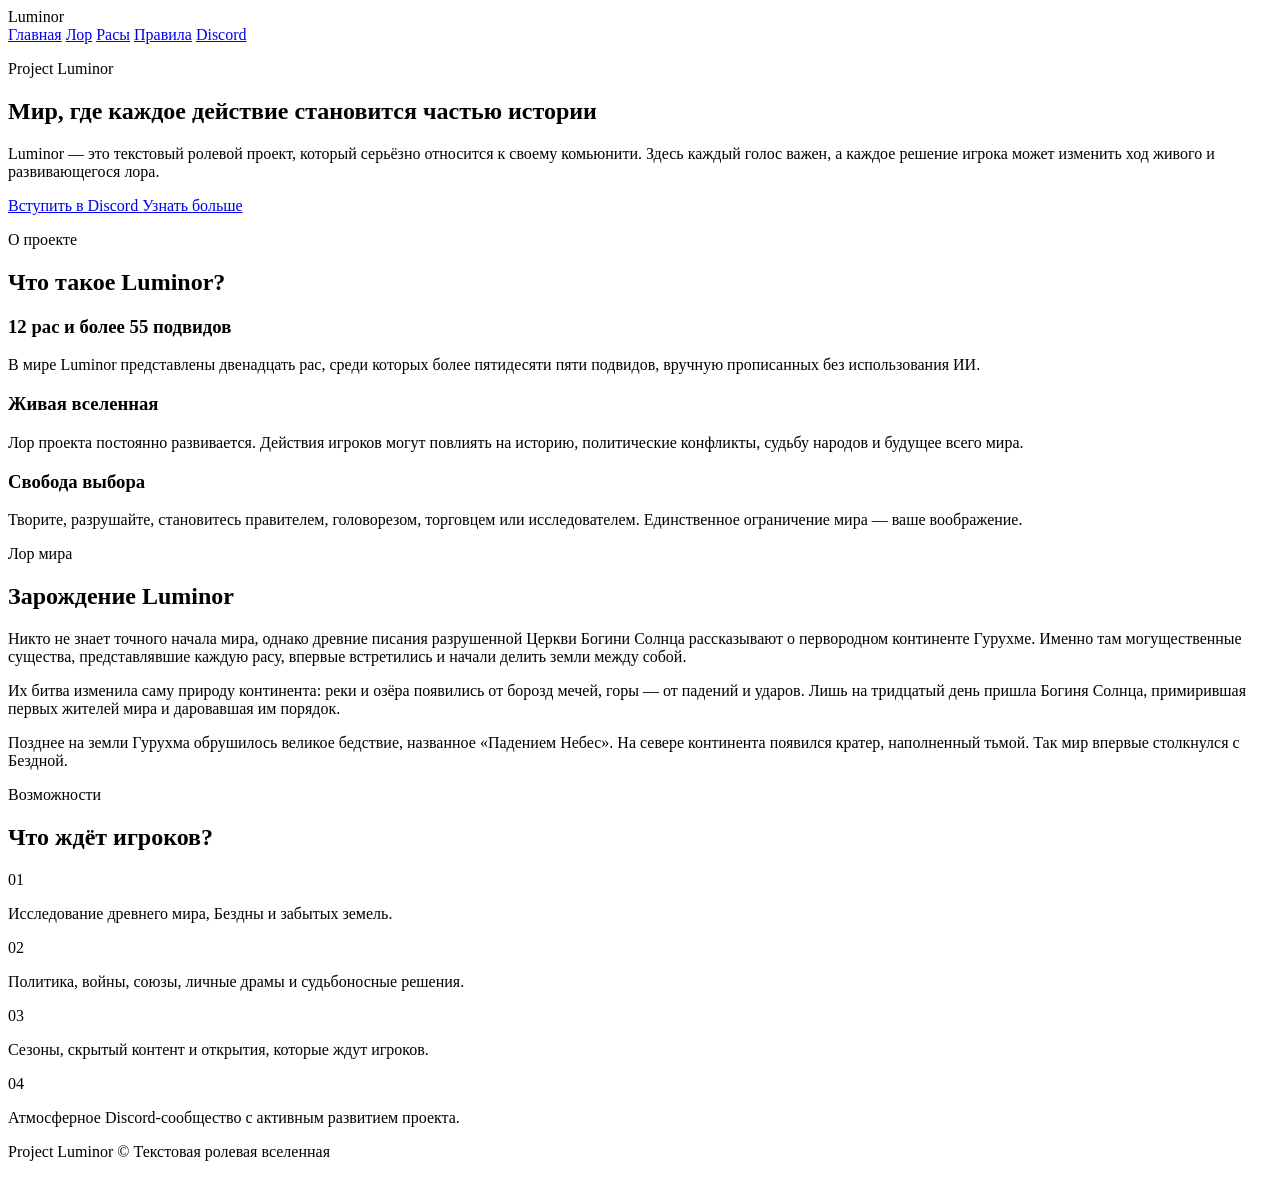
==== index.html @ bdf9ebad "Add files via upload" ====
<!DOCTYPE html>
<html lang="ru">
<head>
  <meta charset="UTF-8" />
  <meta name="viewport" content="width=device-width, initial-scale=1.0" />
  <title>Luminor — Текстовая ролевая вселенная</title>

  <link rel="stylesheet" href="css/home.css" />
</head>
<body>

  <header class="hero">
    <nav class="navbar">
      <div class="logo">Luminor</div>

      <div class="nav-links">
        <a href="#">Главная</a>
        <a href="#">Лор</a>
        <a href="#">Расы</a>
        <a href="#">Правила</a>
        <a href="#">Discord</a>
      </div>
    </nav>

    <section class="hero-content">
      <p class="subtitle">Project Luminor</p>
      <h1>Мир, где каждое действие становится частью истории</h1>

      <p class="hero-text">
        Luminor — это текстовый ролевой проект, который серьёзно относится
        к своему комьюнити. Здесь каждый голос важен, а каждое решение
        игрока может изменить ход живого и развивающегося лора.
      </p>

      <div class="hero-buttons">
        <a href="https://discord.com/invite/6WYuSZjRfk" class="btn primary" target="_blank">
          Вступить в Discord
        </a>
        <a href="#about" class="btn secondary">
          Узнать больше
        </a>
      </div>
    </section>
  </header>

  <main>

    <section class="section intro" id="about">
      <div class="section-title">
        <p>О проекте</p>
        <h2>Что такое Luminor?</h2>
      </div>

      <div class="cards">
        <article class="card">
          <h3>12 рас и более 55 подвидов</h3>
          <p>
            В мире Luminor представлены двенадцать рас, среди которых
            более пятидесяти пяти подвидов, вручную прописанных без
            использования ИИ.
          </p>
        </article>

        <article class="card">
          <h3>Живая вселенная</h3>
          <p>
            Лор проекта постоянно развивается. Действия игроков могут
            повлиять на историю, политические конфликты, судьбу народов
            и будущее всего мира.
          </p>
        </article>

        <article class="card">
          <h3>Свобода выбора</h3>
          <p>
            Творите, разрушайте, становитесь правителем, головорезом,
            торговцем или исследователем. Единственное ограничение мира —
            ваше воображение.
          </p>
        </article>
      </div>
    </section>

    <section class="section lore-preview">
      <div class="lore-box">
        <p class="subtitle">Лор мира</p>
        <h2>Зарождение Luminor</h2>

        <p>
          Никто не знает точного начала мира, однако древние писания
          разрушенной Церкви Богини Солнца рассказывают о первородном
          континенте Гурухме. Именно там могущественные существа,
          представлявшие каждую расу, впервые встретились и начали
          делить земли между собой.
        </p>

        <p>
          Их битва изменила саму природу континента: реки и озёра
          появились от борозд мечей, горы — от падений и ударов.
          Лишь на тридцатый день пришла Богиня Солнца, примирившая
          первых жителей мира и даровавшая им порядок.
        </p>

        <p>
          Позднее на земли Гурухма обрушилось великое бедствие,
          названное «Падением Небес». На севере континента появился
          кратер, наполненный тьмой. Так мир впервые столкнулся
          с Бездной.
        </p>
      </div>
    </section>

    <section class="section features">
      <div class="section-title">
        <p>Возможности</p>
        <h2>Что ждёт игроков?</h2>
      </div>

      <div class="feature-list">
        <div class="feature-item">
          <span>01</span>
          <p>Исследование древнего мира, Бездны и забытых земель.</p>
        </div>

        <div class="feature-item">
          <span>02</span>
          <p>Политика, войны, союзы, личные драмы и судьбоносные решения.</p>
        </div>

        <div class="feature-item">
          <span>03</span>
          <p>Сезоны, скрытый контент и открытия, которые ждут игроков.</p>
        </div>

        <div class="feature-item">
          <span>04</span>
          <p>Атмосферное Discord-сообщество с активным развитием проекта.</p>
        </div>
      </div>
    </section>

  </main>

  <footer class="footer">
    <p>Project Luminor © Текстовая ролевая вселенная</p>
  </footer>

</body>
</html>
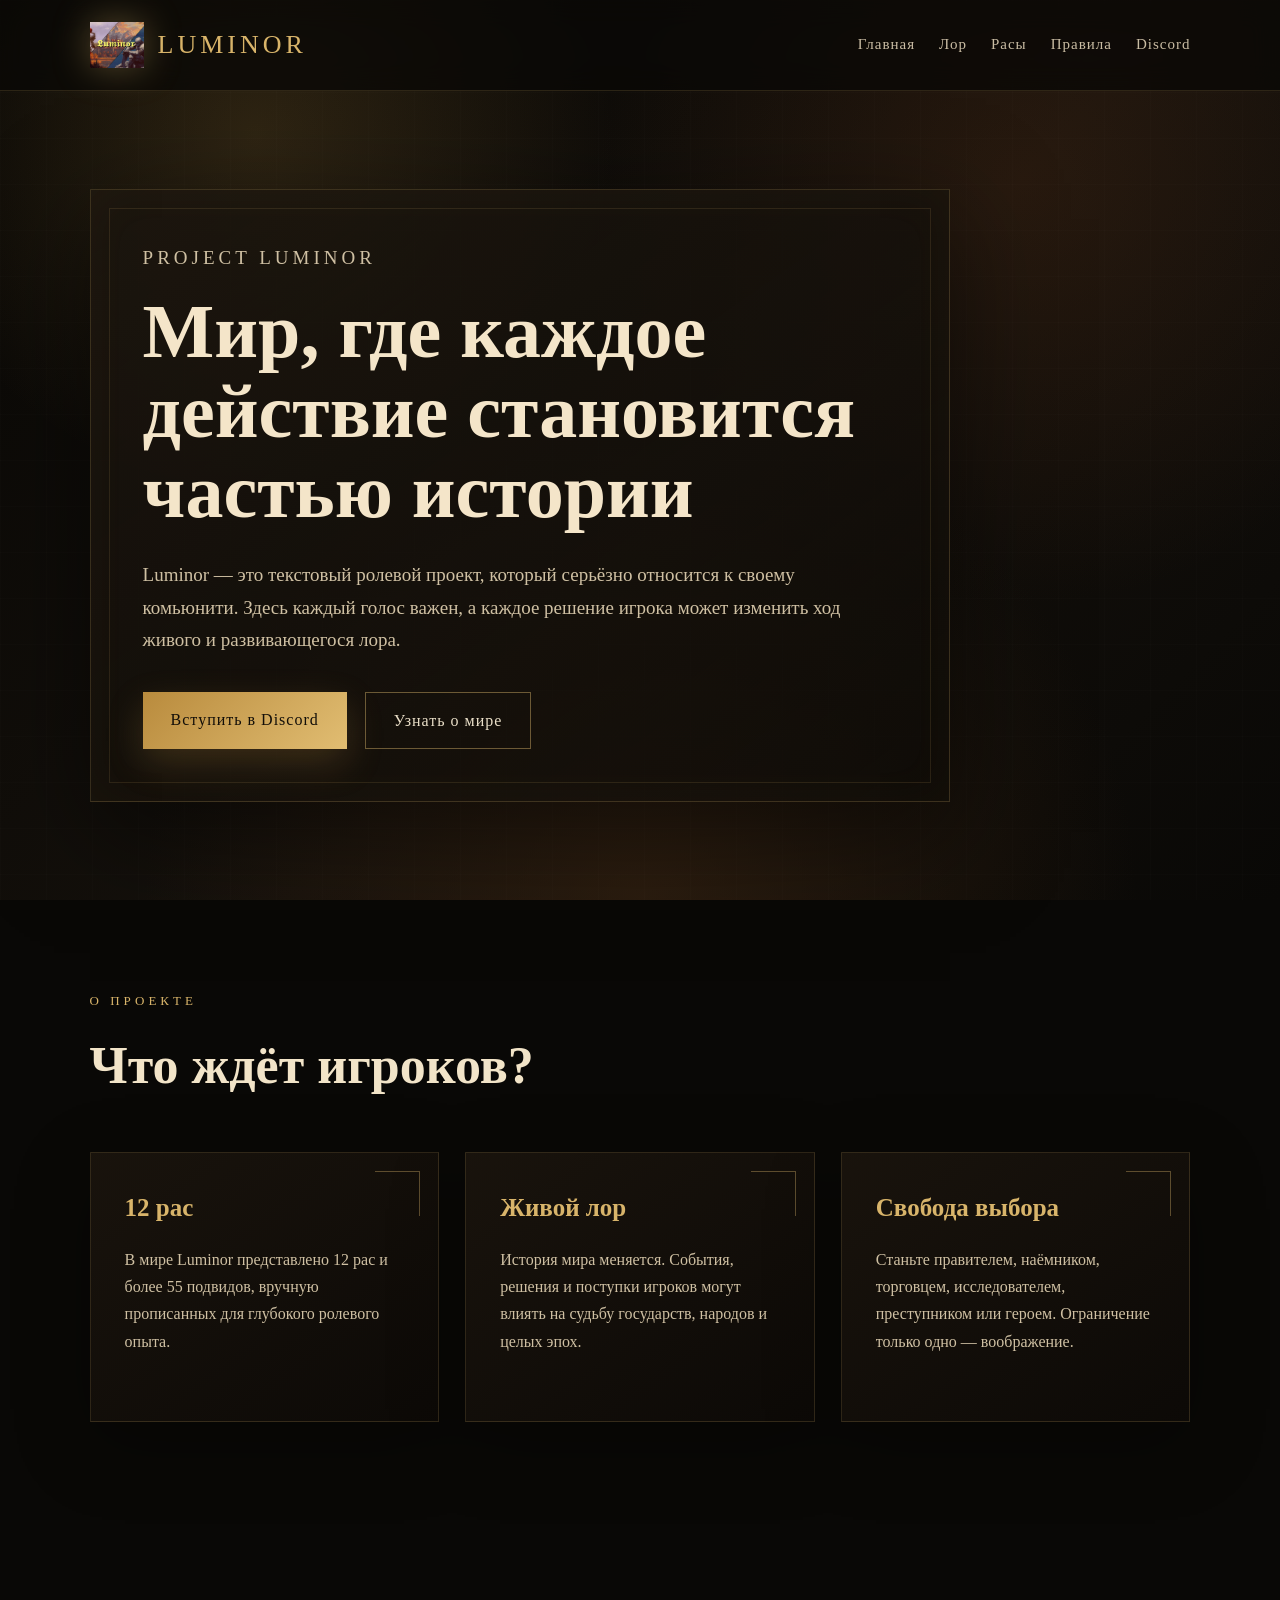
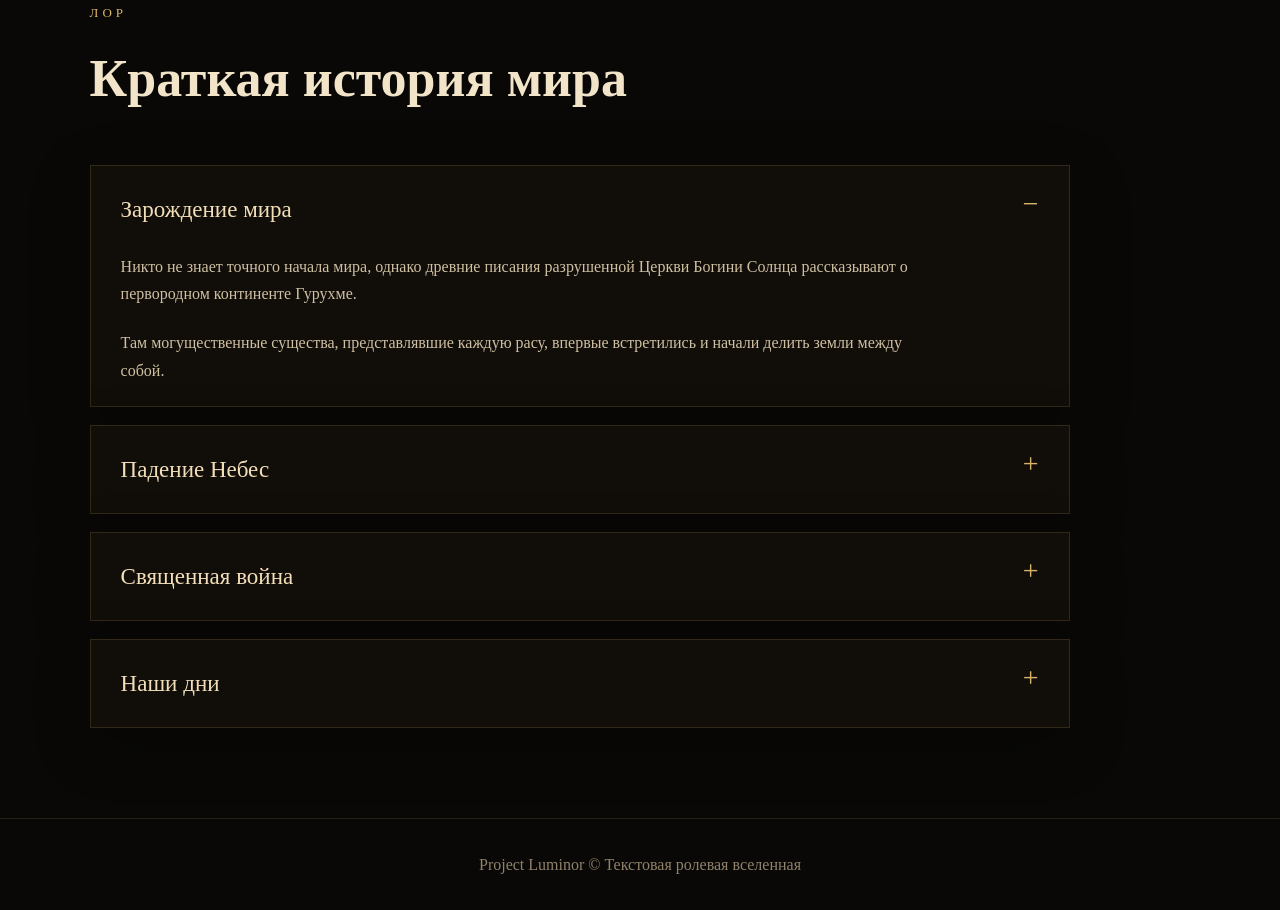
==== commit 020163de: "Add files via upload" ====
--- a/index.html
+++ b/index.html
@@ -1,149 +1,144 @@
 <!DOCTYPE html>
 <html lang="ru">
 <head>
-  <meta charset="UTF-8" />
-  <meta name="viewport" content="width=device-width, initial-scale=1.0" />
+  <meta charset="UTF-8">
+  <meta name="viewport" content="width=device-width, initial-scale=1.0">
   <title>Luminor — Текстовая ролевая вселенная</title>
-
-  <link rel="stylesheet" href="css/home.css" />
+  <link rel="stylesheet" href="css/style.css">
 </head>
 <body>
 
-  <header class="hero">
-    <nav class="navbar">
-      <div class="logo">Luminor</div>
+<header class="site-header">
+  <nav class="navbar">
+    <a href="index.html" class="logo">
+      <img src="images/logo-luminor.png" alt="Luminor">
+      <span>Luminor</span>
+    </a>
 
-      <div class="nav-links">
-        <a href="#">Главная</a>
-        <a href="#">Лор</a>
-        <a href="#">Расы</a>
-        <a href="#">Правила</a>
-        <a href="#">Discord</a>
-      </div>
-    </nav>
+    <div class="nav-links">
+      <a href="index.html">Главная</a>
+      <a href="#">Лор</a>
+      <a href="#">Расы</a>
+      <a href="#">Правила</a>
+      <a href="https://discord.com/invite/6WYuSZjRfk" target="_blank">Discord</a>
+    </div>
+  </nav>
+</header>
 
-    <section class="hero-content">
-      <p class="subtitle">Project Luminor</p>
+<main>
+
+  <section class="hero">
+    <div class="hero-card">
+      <p class="eyebrow">Project Luminor</p>
       <h1>Мир, где каждое действие становится частью истории</h1>
-
-      <p class="hero-text">
+      <p>
         Luminor — это текстовый ролевой проект, который серьёзно относится
-        к своему комьюнити. Здесь каждый голос важен, а каждое решение
-        игрока может изменить ход живого и развивающегося лора.
+        к своему комьюнити. Здесь каждый голос важен, а каждое решение игрока
+        может изменить ход живого и развивающегося лора.
       </p>
 
-      <div class="hero-buttons">
-        <a href="https://discord.com/invite/6WYuSZjRfk" class="btn primary" target="_blank">
+      <div class="hero-actions">
+        <a class="btn primary" href="https://discord.com/invite/6WYuSZjRfk" target="_blank">
           Вступить в Discord
         </a>
-        <a href="#about" class="btn secondary">
-          Узнать больше
+        <a class="btn ghost" href="#about">
+          Узнать о мире
         </a>
       </div>
-    </section>
-  </header>
+    </div>
+  </section>
 
-  <main>
+  <section class="content-section" id="about">
+    <div class="section-heading">
+      <p>О проекте</p>
+      <h2>Что ждёт игроков?</h2>
+    </div>
 
-    <section class="section intro" id="about">
-      <div class="section-title">
-        <p>О проекте</p>
-        <h2>Что такое Luminor?</h2>
-      </div>
+    <div class="tile-grid">
+      <article class="info-tile">
+        <h3>12 рас</h3>
+        <p>
+          В мире Luminor представлено 12 рас и более 55 подвидов,
+          вручную прописанных для глубокого ролевого опыта.
+        </p>
+      </article>
 
-      <div class="cards">
-        <article class="card">
-          <h3>12 рас и более 55 подвидов</h3>
-          <p>
-            В мире Luminor представлены двенадцать рас, среди которых
-            более пятидесяти пяти подвидов, вручную прописанных без
-            использования ИИ.
-          </p>
-        </article>
+      <article class="info-tile">
+        <h3>Живой лор</h3>
+        <p>
+          История мира меняется. События, решения и поступки игроков
+          могут влиять на судьбу государств, народов и целых эпох.
+        </p>
+      </article>
 
-        <article class="card">
-          <h3>Живая вселенная</h3>
-          <p>
-            Лор проекта постоянно развивается. Действия игроков могут
-            повлиять на историю, политические конфликты, судьбу народов
-            и будущее всего мира.
-          </p>
-        </article>
+      <article class="info-tile">
+        <h3>Свобода выбора</h3>
+        <p>
+          Станьте правителем, наёмником, торговцем, исследователем,
+          преступником или героем. Ограничение только одно — воображение.
+        </p>
+      </article>
+    </div>
+  </section>
 
-        <article class="card">
-          <h3>Свобода выбора</h3>
-          <p>
-            Творите, разрушайте, становитесь правителем, головорезом,
-            торговцем или исследователем. Единственное ограничение мира —
-            ваше воображение.
-          </p>
-        </article>
-      </div>
-    </section>
+  <section class="content-section">
+    <div class="section-heading">
+      <p>Лор</p>
+      <h2>Краткая история мира</h2>
+    </div>
 
-    <section class="section lore-preview">
-      <div class="lore-box">
-        <p class="subtitle">Лор мира</p>
-        <h2>Зарождение Luminor</h2>
+    <div class="accordion-list">
 
+      <details class="lore-tile" open>
+        <summary>Зарождение мира</summary>
         <p>
           Никто не знает точного начала мира, однако древние писания
           разрушенной Церкви Богини Солнца рассказывают о первородном
-          континенте Гурухме. Именно там могущественные существа,
-          представлявшие каждую расу, впервые встретились и начали
-          делить земли между собой.
+          континенте Гурухме.
         </p>
+        <p>
+          Там могущественные существа, представлявшие каждую расу,
+          впервые встретились и начали делить земли между собой.
+        </p>
+      </details>
 
+      <details class="lore-tile">
+        <summary>Падение Небес</summary>
         <p>
-          Их битва изменила саму природу континента: реки и озёра
-          появились от борозд мечей, горы — от падений и ударов.
-          Лишь на тридцатый день пришла Богиня Солнца, примирившая
-          первых жителей мира и даровавшая им порядок.
+          Великое бедствие началось с падения небесного тела на север
+          континента. На месте удара появился кратер, наполненный тьмой.
         </p>
+        <p>
+          Так мир впервые столкнулся с Бездной — источником ужаса,
+          мутаций, катаклизмов и неизвестной силы.
+        </p>
+      </details>
 
+      <details class="lore-tile">
+        <summary>Священная война</summary>
         <p>
-          Позднее на земли Гурухма обрушилось великое бедствие,
-          названное «Падением Небес». На севере континента появился
-          кратер, наполненный тьмой. Так мир впервые столкнулся
-          с Бездной.
+          Конфликт между государствами, расами и верой перерос в войну,
+          которая уничтожила значительную часть магов, знаний и старого мира.
         </p>
-      </div>
-    </section>
+      </details>
 
-    <section class="section features">
-      <div class="section-title">
-        <p>Возможности</p>
-        <h2>Что ждёт игроков?</h2>
-      </div>
+      <details class="lore-tile">
+        <summary>Наши дни</summary>
+        <p>
+          Сейчас мир Luminor живёт в 1725 году. Старые раны ещё не зажили,
+          Бездна остаётся угрозой, а будущее зависит от тех, кто осмелится
+          оставить след в истории.
+        </p>
+      </details>
 
-      <div class="feature-list">
-        <div class="feature-item">
-          <span>01</span>
-          <p>Исследование древнего мира, Бездны и забытых земель.</p>
-        </div>
+    </div>
+  </section>
 
-        <div class="feature-item">
-          <span>02</span>
-          <p>Политика, войны, союзы, личные драмы и судьбоносные решения.</p>
-        </div>
+</main>
 
-        <div class="feature-item">
-          <span>03</span>
-          <p>Сезоны, скрытый контент и открытия, которые ждут игроков.</p>
-        </div>
-
-        <div class="feature-item">
-          <span>04</span>
-          <p>Атмосферное Discord-сообщество с активным развитием проекта.</p>
-        </div>
-      </div>
-    </section>
-
-  </main>
-
-  <footer class="footer">
-    <p>Project Luminor © Текстовая ролевая вселенная</p>
-  </footer>
+<footer class="footer">
+  <p>Project Luminor © Текстовая ролевая вселенная</p>
+</footer>
 
 </body>
 </html>
--- a/css/style.css
+++ b/css/style.css
@@ -0,0 +1,388 @@
+* {
+  margin: 0;
+  padding: 0;
+  box-sizing: border-box;
+}
+
+html {
+  scroll-behavior: smooth;
+}
+
+body {
+  min-height: 100vh;
+  font-family: Georgia, "Times New Roman", serif;
+  color: #eadfc8;
+  background: #090806;
+  line-height: 1.7;
+}
+
+/* Красивый фэнтези-фон */
+
+body::before {
+  content: "";
+  position: fixed;
+  inset: 0;
+  z-index: -3;
+  background:
+    radial-gradient(circle at 20% 15%, rgba(202, 155, 71, 0.18), transparent 28%),
+    radial-gradient(circle at 80% 20%, rgba(89, 48, 22, 0.28), transparent 34%),
+    radial-gradient(circle at 50% 100%, rgba(55, 35, 17, 0.7), transparent 45%),
+    linear-gradient(135deg, #080705, #15110c 55%, #090806);
+}
+
+body::after {
+  content: "";
+  position: fixed;
+  inset: 0;
+  z-index: -2;
+  opacity: 0.35;
+  background-image:
+    linear-gradient(rgba(255,255,255,0.035) 1px, transparent 1px),
+    linear-gradient(90deg, rgba(255,255,255,0.035) 1px, transparent 1px);
+  background-size: 46px 46px;
+  pointer-events: none;
+}
+
+/* Header */
+
+.site-header {
+  position: sticky;
+  top: 0;
+  z-index: 20;
+  padding: 18px 7%;
+  background: rgba(9, 8, 6, 0.78);
+  backdrop-filter: blur(14px);
+  border-bottom: 1px solid rgba(216, 180, 106, 0.16);
+}
+
+.navbar {
+  display: flex;
+  justify-content: space-between;
+  align-items: center;
+  gap: 28px;
+}
+
+.logo {
+  display: flex;
+  align-items: center;
+  gap: 14px;
+  text-decoration: none;
+}
+
+.logo img {
+  width: 54px;
+  height: 54px;
+  object-fit: contain;
+  filter: drop-shadow(0 0 18px rgba(216, 180, 106, 0.35));
+}
+
+.logo span {
+  color: #d8b46a;
+  font-size: 26px;
+  letter-spacing: 4px;
+  text-transform: uppercase;
+}
+
+.nav-links {
+  display: flex;
+  gap: 24px;
+  flex-wrap: wrap;
+}
+
+.nav-links a {
+  position: relative;
+  color: #cabda4;
+  text-decoration: none;
+  font-size: 15px;
+  letter-spacing: 1px;
+}
+
+.nav-links a::after {
+  content: "";
+  position: absolute;
+  left: 0;
+  bottom: -7px;
+  width: 0;
+  height: 1px;
+  background: #d8b46a;
+  transition: 0.3s;
+}
+
+.nav-links a:hover {
+  color: #f3dfb8;
+}
+
+.nav-links a:hover::after {
+  width: 100%;
+}
+
+/* Hero */
+
+.hero {
+  min-height: calc(100vh - 91px);
+  padding: 90px 7%;
+  display: flex;
+  align-items: center;
+}
+
+.hero-card {
+  position: relative;
+  max-width: 860px;
+  padding: 52px;
+  background:
+    linear-gradient(145deg, rgba(27, 21, 14, 0.92), rgba(12, 10, 7, 0.74));
+  border: 1px solid rgba(216, 180, 106, 0.2);
+  box-shadow:
+    0 30px 100px rgba(0, 0, 0, 0.5),
+    inset 0 0 50px rgba(216, 180, 106, 0.03);
+}
+
+.hero-card::before {
+  content: "";
+  position: absolute;
+  inset: 18px;
+  border: 1px solid rgba(216, 180, 106, 0.12);
+  pointer-events: none;
+}
+
+.eyebrow {
+  color: #d8b46a;
+  text-transform: uppercase;
+  letter-spacing: 4px;
+  font-size: 13px;
+  margin-bottom: 18px;
+}
+
+.hero h1 {
+  font-size: clamp(42px, 7vw, 76px);
+  line-height: 1.05;
+  color: #f4e5c9;
+  margin-bottom: 28px;
+}
+
+.hero p {
+  max-width: 720px;
+  font-size: 19px;
+  color: #cfc0a3;
+}
+
+.hero-actions {
+  display: flex;
+  gap: 18px;
+  flex-wrap: wrap;
+  margin-top: 36px;
+}
+
+.btn {
+  display: inline-block;
+  padding: 14px 28px;
+  text-decoration: none;
+  letter-spacing: 1px;
+  transition: 0.3s;
+}
+
+.btn.primary {
+  background: linear-gradient(135deg, #b98b3d, #e1bd72);
+  color: #120e08;
+  box-shadow: 0 14px 36px rgba(184, 139, 61, 0.24);
+}
+
+.btn.primary:hover {
+  transform: translateY(-3px);
+}
+
+.btn.ghost {
+  color: #eadfc8;
+  border: 1px solid rgba(216, 180, 106, 0.45);
+}
+
+.btn.ghost:hover {
+  color: #d8b46a;
+  border-color: #d8b46a;
+}
+
+/* Sections */
+
+.content-section {
+  padding: 90px 7%;
+}
+
+.section-heading {
+  max-width: 760px;
+  margin-bottom: 42px;
+}
+
+.section-heading p {
+  color: #d8b46a;
+  text-transform: uppercase;
+  letter-spacing: 4px;
+  font-size: 13px;
+  margin-bottom: 10px;
+}
+
+.section-heading h2 {
+  font-size: clamp(34px, 5vw, 52px);
+  color: #f2e4c8;
+}
+
+/* Плитки */
+
+.tile-grid {
+  display: grid;
+  grid-template-columns: repeat(3, 1fr);
+  gap: 26px;
+}
+
+.info-tile {
+  position: relative;
+  min-height: 270px;
+  padding: 34px;
+  background:
+    linear-gradient(145deg, rgba(26, 20, 13, 0.95), rgba(13, 10, 7, 0.95));
+  border: 1px solid rgba(216, 180, 106, 0.16);
+  box-shadow: 0 22px 70px rgba(0, 0, 0, 0.32);
+  transition: 0.3s;
+}
+
+.info-tile:hover {
+  transform: translateY(-8px);
+  border-color: rgba(216, 180, 106, 0.42);
+}
+
+.info-tile::before {
+  content: "";
+  position: absolute;
+  top: 18px;
+  right: 18px;
+  width: 44px;
+  height: 44px;
+  border-top: 1px solid rgba(216, 180, 106, 0.38);
+  border-right: 1px solid rgba(216, 180, 106, 0.38);
+}
+
+.info-tile h3 {
+  color: #d8b46a;
+  font-size: 25px;
+  margin-bottom: 16px;
+}
+
+.info-tile p {
+  color: #cfc0a3;
+}
+
+/* Раскрывающиеся плитки лора */
+
+.accordion-list {
+  display: grid;
+  gap: 18px;
+  max-width: 980px;
+}
+
+.lore-tile {
+  padding: 0;
+  background: rgba(20, 15, 10, 0.82);
+  border: 1px solid rgba(216, 180, 106, 0.16);
+  box-shadow: 0 18px 55px rgba(0, 0, 0, 0.26);
+  overflow: hidden;
+}
+
+.lore-tile summary {
+  cursor: pointer;
+  padding: 24px 30px;
+  color: #f2dfb9;
+  font-size: 23px;
+  list-style: none;
+  transition: 0.3s;
+}
+
+.lore-tile summary::-webkit-details-marker {
+  display: none;
+}
+
+.lore-tile summary::after {
+  content: "+";
+  float: right;
+  color: #d8b46a;
+  font-size: 28px;
+  line-height: 1;
+}
+
+.lore-tile[open] summary::after {
+  content: "−";
+}
+
+.lore-tile summary:hover {
+  background: rgba(216, 180, 106, 0.06);
+}
+
+.lore-tile p {
+  padding: 0 30px 22px;
+  color: #cfc0a3;
+  max-width: 850px;
+}
+
+/* Footer */
+
+.footer {
+  padding: 32px 7%;
+  text-align: center;
+  color: #8f826b;
+  border-top: 1px solid rgba(216, 180, 106, 0.14);
+}
+
+/* Адаптив */
+
+@media (max-width: 920px) {
+  .navbar {
+    flex-direction: column;
+    align-items: flex-start;
+  }
+
+  .tile-grid {
+    grid-template-columns: 1fr;
+  }
+
+  .hero {
+    padding: 70px 6%;
+  }
+
+  .hero-card {
+    padding: 36px 26px;
+  }
+
+  .content-section {
+    padding: 70px 6%;
+  }
+}
+
+@media (max-width: 520px) {
+  .logo img {
+    width: 44px;
+    height: 44px;
+  }
+
+  .logo span {
+    font-size: 21px;
+  }
+
+  .nav-links {
+    gap: 14px;
+  }
+
+  .hero h1 {
+    font-size: 38px;
+  }
+
+  .hero p {
+    font-size: 17px;
+  }
+
+  .lore-tile summary {
+    font-size: 20px;
+    padding: 22px;
+  }
+
+  .lore-tile p {
+    padding: 0 22px 20px;
+  }
+}
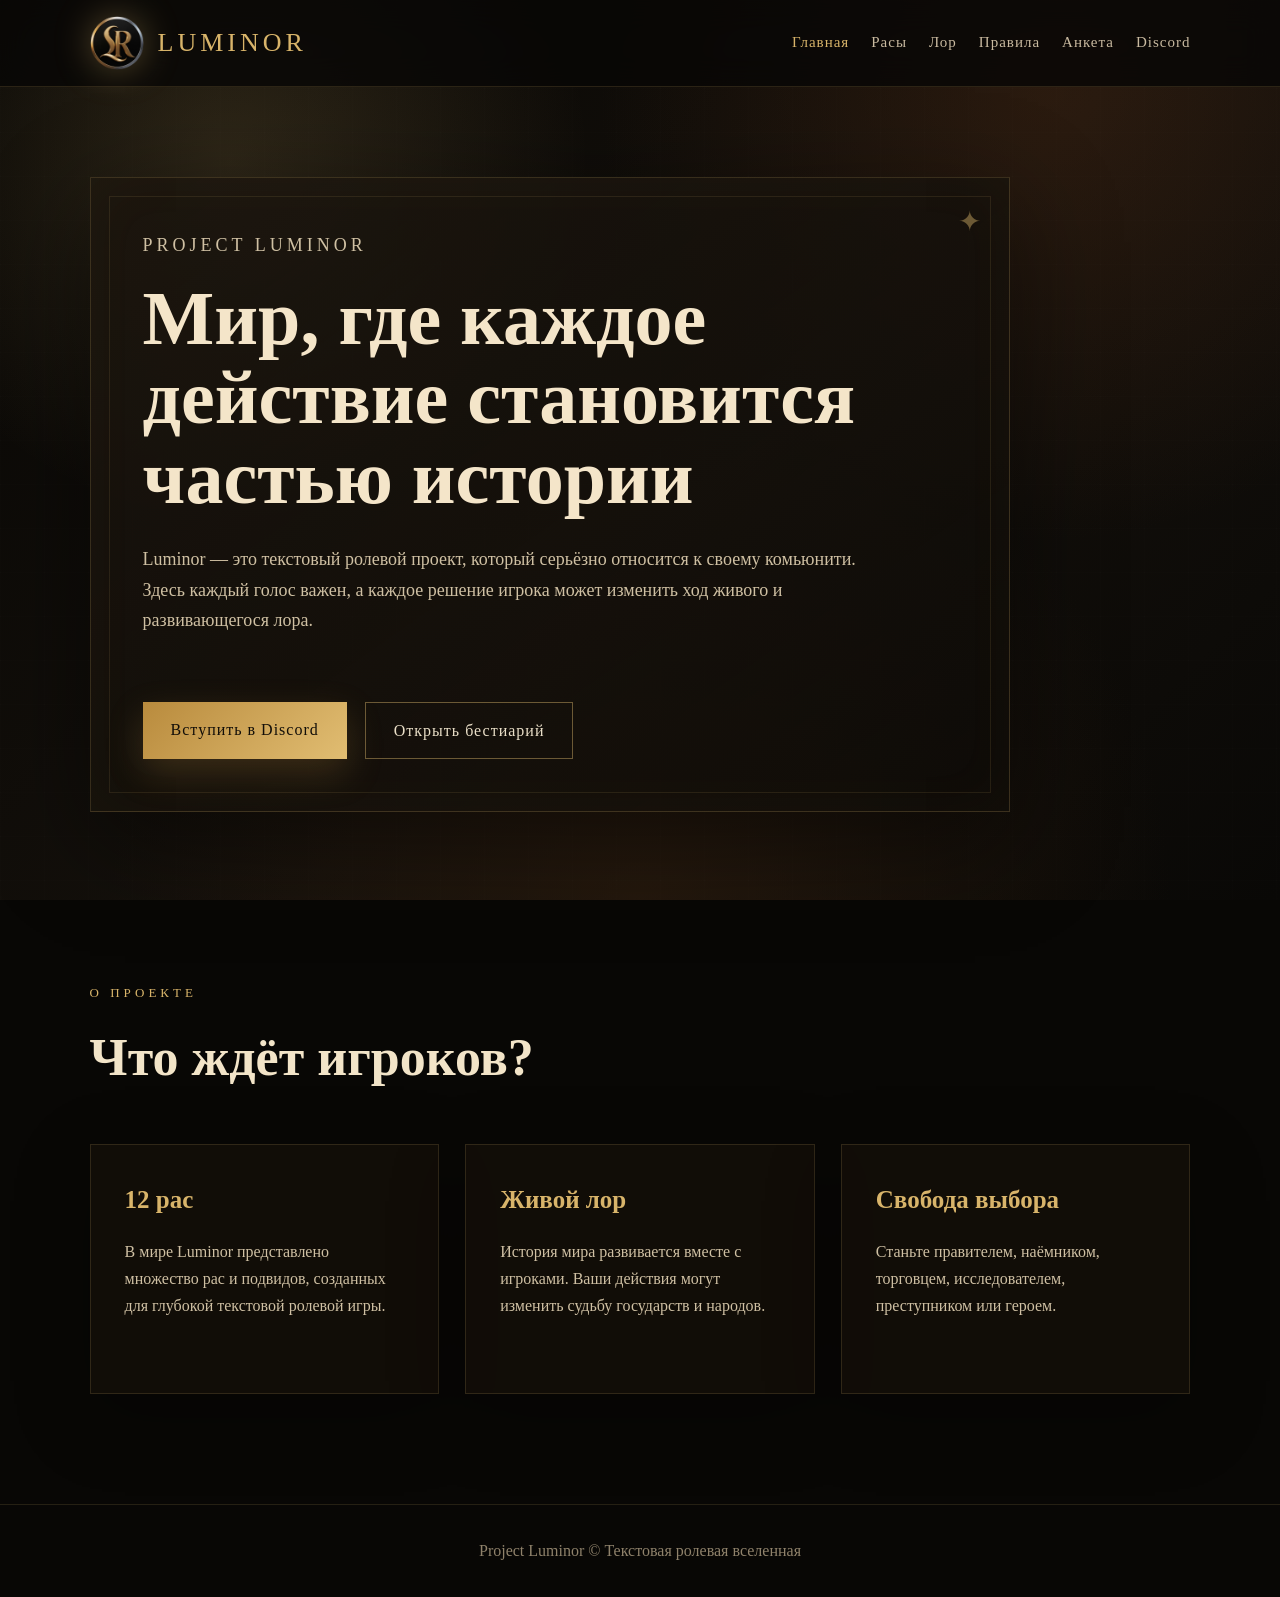
==== commit 18fc0066: "Add files via upload" ====
--- a/index.html
+++ b/index.html
@@ -3,7 +3,7 @@
 <head>
   <meta charset="UTF-8">
   <meta name="viewport" content="width=device-width, initial-scale=1.0">
-  <title>Luminor — Текстовая ролевая вселенная</title>
+  <title>Luminor — Главная</title>
   <link rel="stylesheet" href="css/style.css">
 </head>
 <body>
@@ -16,19 +16,19 @@
     </a>
 
     <div class="nav-links">
-      <a href="index.html">Главная</a>
-      <a href="#">Лор</a>
-      <a href="#">Расы</a>
-      <a href="#">Правила</a>
-      <a href="https://discord.com/invite/6WYuSZjRfk" target="_blank">Discord</a>
+      <a class="active-link" href="index.html">Главная</a>
+      <a href="races.html">Расы</a>
+      <a href="lore.html">Лор</a>
+      <a href="rules.html">Правила</a>
+      <a href="anketa.html">Анкета</a>
+      <a href="discord.html">Discord</a>
     </div>
   </nav>
 </header>
 
 <main>
-
   <section class="hero">
-    <div class="hero-card">
+    <div class="hero-card reveal">
       <p class="eyebrow">Project Luminor</p>
       <h1>Мир, где каждое действие становится частью истории</h1>
       <p>
@@ -38,17 +38,13 @@
       </p>
 
       <div class="hero-actions">
-        <a class="btn primary" href="https://discord.com/invite/6WYuSZjRfk" target="_blank">
-          Вступить в Discord
-        </a>
-        <a class="btn ghost" href="#about">
-          Узнать о мире
-        </a>
+        <a class="btn primary" href="https://discord.com/invite/6WYuSZjRfk" target="_blank">Вступить в Discord</a>
+        <a class="btn ghost" href="races.html">Открыть бестиарий</a>
       </div>
     </div>
   </section>
 
-  <section class="content-section" id="about">
+  <section class="section reveal">
     <div class="section-heading">
       <p>О проекте</p>
       <h2>Что ждёт игроков?</h2>
@@ -57,83 +53,20 @@
     <div class="tile-grid">
       <article class="info-tile">
         <h3>12 рас</h3>
-        <p>
-          В мире Luminor представлено 12 рас и более 55 подвидов,
-          вручную прописанных для глубокого ролевого опыта.
-        </p>
+        <p>В мире Luminor представлено множество рас и подвидов, созданных для глубокой текстовой ролевой игры.</p>
       </article>
 
       <article class="info-tile">
         <h3>Живой лор</h3>
-        <p>
-          История мира меняется. События, решения и поступки игроков
-          могут влиять на судьбу государств, народов и целых эпох.
-        </p>
+        <p>История мира развивается вместе с игроками. Ваши действия могут изменить судьбу государств и народов.</p>
       </article>
 
       <article class="info-tile">
         <h3>Свобода выбора</h3>
-        <p>
-          Станьте правителем, наёмником, торговцем, исследователем,
-          преступником или героем. Ограничение только одно — воображение.
-        </p>
+        <p>Станьте правителем, наёмником, торговцем, исследователем, преступником или героем.</p>
       </article>
     </div>
   </section>
-
-  <section class="content-section">
-    <div class="section-heading">
-      <p>Лор</p>
-      <h2>Краткая история мира</h2>
-    </div>
-
-    <div class="accordion-list">
-
-      <details class="lore-tile" open>
-        <summary>Зарождение мира</summary>
-        <p>
-          Никто не знает точного начала мира, однако древние писания
-          разрушенной Церкви Богини Солнца рассказывают о первородном
-          континенте Гурухме.
-        </p>
-        <p>
-          Там могущественные существа, представлявшие каждую расу,
-          впервые встретились и начали делить земли между собой.
-        </p>
-      </details>
-
-      <details class="lore-tile">
-        <summary>Падение Небес</summary>
-        <p>
-          Великое бедствие началось с падения небесного тела на север
-          континента. На месте удара появился кратер, наполненный тьмой.
-        </p>
-        <p>
-          Так мир впервые столкнулся с Бездной — источником ужаса,
-          мутаций, катаклизмов и неизвестной силы.
-        </p>
-      </details>
-
-      <details class="lore-tile">
-        <summary>Священная война</summary>
-        <p>
-          Конфликт между государствами, расами и верой перерос в войну,
-          которая уничтожила значительную часть магов, знаний и старого мира.
-        </p>
-      </details>
-
-      <details class="lore-tile">
-        <summary>Наши дни</summary>
-        <p>
-          Сейчас мир Luminor живёт в 1725 году. Старые раны ещё не зажили,
-          Бездна остаётся угрозой, а будущее зависит от тех, кто осмелится
-          оставить след в истории.
-        </p>
-      </details>
-
-    </div>
-  </section>
-
 </main>
 
 <footer class="footer">
--- a/css/style.css
+++ b/css/style.css
@@ -12,11 +12,10 @@
   min-height: 100vh;
   font-family: Georgia, "Times New Roman", serif;
   color: #eadfc8;
-  background: #090806;
+  background: #080705;
   line-height: 1.7;
-}
-
-/* Красивый фэнтези-фон */
+  overflow-x: hidden;
+}
 
 body::before {
   content: "";
@@ -24,9 +23,9 @@
   inset: 0;
   z-index: -3;
   background:
-    radial-gradient(circle at 20% 15%, rgba(202, 155, 71, 0.18), transparent 28%),
-    radial-gradient(circle at 80% 20%, rgba(89, 48, 22, 0.28), transparent 34%),
-    radial-gradient(circle at 50% 100%, rgba(55, 35, 17, 0.7), transparent 45%),
+    radial-gradient(circle at 18% 18%, rgba(216, 180, 106, 0.17), transparent 28%),
+    radial-gradient(circle at 82% 10%, rgba(90, 48, 22, 0.32), transparent 34%),
+    radial-gradient(circle at 50% 100%, rgba(44, 28, 14, 0.75), transparent 48%),
     linear-gradient(135deg, #080705, #15110c 55%, #090806);
 }
 
@@ -35,23 +34,23 @@
   position: fixed;
   inset: 0;
   z-index: -2;
-  opacity: 0.35;
+  opacity: 0.28;
+  pointer-events: none;
   background-image:
     linear-gradient(rgba(255,255,255,0.035) 1px, transparent 1px),
     linear-gradient(90deg, rgba(255,255,255,0.035) 1px, transparent 1px);
-  background-size: 46px 46px;
-  pointer-events: none;
-}
-
-/* Header */
+  background-size: 44px 44px;
+}
+
+/* HEADER */
 
 .site-header {
   position: sticky;
   top: 0;
-  z-index: 20;
-  padding: 18px 7%;
-  background: rgba(9, 8, 6, 0.78);
-  backdrop-filter: blur(14px);
+  z-index: 50;
+  padding: 16px 7%;
+  background: rgba(8, 7, 5, 0.82);
+  backdrop-filter: blur(16px);
   border-bottom: 1px solid rgba(216, 180, 106, 0.16);
 }
 
@@ -85,16 +84,17 @@
 
 .nav-links {
   display: flex;
-  gap: 24px;
+  gap: 22px;
   flex-wrap: wrap;
 }
 
 .nav-links a {
-  position: relative;
-  color: #cabda4;
+  color: #c9baa0;
   text-decoration: none;
   font-size: 15px;
   letter-spacing: 1px;
+  position: relative;
+  transition: 0.3s;
 }
 
 .nav-links a::after {
@@ -108,42 +108,17 @@
   transition: 0.3s;
 }
 
-.nav-links a:hover {
-  color: #f3dfb8;
-}
-
-.nav-links a:hover::after {
+.nav-links a:hover,
+.active-link {
+  color: #d8b46a !important;
+}
+
+.nav-links a:hover::after,
+.active-link::after {
   width: 100%;
 }
 
-/* Hero */
-
-.hero {
-  min-height: calc(100vh - 91px);
-  padding: 90px 7%;
-  display: flex;
-  align-items: center;
-}
-
-.hero-card {
-  position: relative;
-  max-width: 860px;
-  padding: 52px;
-  background:
-    linear-gradient(145deg, rgba(27, 21, 14, 0.92), rgba(12, 10, 7, 0.74));
-  border: 1px solid rgba(216, 180, 106, 0.2);
-  box-shadow:
-    0 30px 100px rgba(0, 0, 0, 0.5),
-    inset 0 0 50px rgba(216, 180, 106, 0.03);
-}
-
-.hero-card::before {
-  content: "";
-  position: absolute;
-  inset: 18px;
-  border: 1px solid rgba(216, 180, 106, 0.12);
-  pointer-events: none;
-}
+/* COMMON */
 
 .eyebrow {
   color: #d8b46a;
@@ -153,17 +128,78 @@
   margin-bottom: 18px;
 }
 
-.hero h1 {
+.reveal {
+  animation: reveal 0.9s ease both;
+}
+
+@keyframes reveal {
+  from {
+    opacity: 0;
+    transform: translateY(28px);
+    filter: blur(8px);
+  }
+  to {
+    opacity: 1;
+    transform: translateY(0);
+    filter: blur(0);
+  }
+}
+
+/* HERO */
+
+.hero {
+  min-height: calc(100vh - 87px);
+  padding: 90px 7%;
+  display: flex;
+  align-items: center;
+}
+
+.hero-card,
+.page-hero {
+  position: relative;
+  max-width: 920px;
+  padding: 52px;
+  background:
+    linear-gradient(145deg, rgba(27, 21, 14, 0.92), rgba(12, 10, 7, 0.76));
+  border: 1px solid rgba(216, 180, 106, 0.2);
+  box-shadow:
+    0 30px 100px rgba(0, 0, 0, 0.48),
+    inset 0 0 60px rgba(216, 180, 106, 0.03);
+  overflow: hidden;
+}
+
+.hero-card::before,
+.page-hero::before {
+  content: "";
+  position: absolute;
+  inset: 18px;
+  border: 1px solid rgba(216, 180, 106, 0.11);
+  pointer-events: none;
+}
+
+.hero-card::after,
+.page-hero::after {
+  content: "✦";
+  position: absolute;
+  top: 20px;
+  right: 28px;
+  color: rgba(216, 180, 106, 0.45);
+  font-size: 28px;
+}
+
+.hero h1,
+.page-hero h1 {
   font-size: clamp(42px, 7vw, 76px);
+  color: #f4e5c9;
   line-height: 1.05;
-  color: #f4e5c9;
-  margin-bottom: 28px;
-}
-
-.hero p {
-  max-width: 720px;
-  font-size: 19px;
+  margin-bottom: 26px;
+}
+
+.hero p,
+.page-hero p {
   color: #cfc0a3;
+  font-size: 18px;
+  max-width: 760px;
 }
 
 .hero-actions {
@@ -175,10 +211,11 @@
 
 .btn {
   display: inline-block;
+  margin-top: 30px;
   padding: 14px 28px;
   text-decoration: none;
   letter-spacing: 1px;
-  transition: 0.3s;
+  transition: 0.35s;
 }
 
 .btn.primary {
@@ -188,7 +225,8 @@
 }
 
 .btn.primary:hover {
-  transform: translateY(-3px);
+  transform: translateY(-4px);
+  box-shadow: 0 20px 50px rgba(184, 139, 61, 0.35);
 }
 
 .btn.ghost {
@@ -199,12 +237,15 @@
 .btn.ghost:hover {
   color: #d8b46a;
   border-color: #d8b46a;
-}
-
-/* Sections */
-
-.content-section {
-  padding: 90px 7%;
+  transform: translateY(-4px);
+}
+
+/* SECTIONS */
+
+.section,
+.races-page,
+.empty-page {
+  padding: 80px 7% 110px;
 }
 
 .section-heading {
@@ -225,8 +266,6 @@
   color: #f2e4c8;
 }
 
-/* Плитки */
-
 .tile-grid {
   display: grid;
   grid-template-columns: repeat(3, 1fr);
@@ -234,14 +273,12 @@
 }
 
 .info-tile {
-  position: relative;
-  min-height: 270px;
   padding: 34px;
-  background:
-    linear-gradient(145deg, rgba(26, 20, 13, 0.95), rgba(13, 10, 7, 0.95));
+  min-height: 250px;
+  background: rgba(19, 14, 9, 0.86);
   border: 1px solid rgba(216, 180, 106, 0.16);
-  box-shadow: 0 22px 70px rgba(0, 0, 0, 0.32);
-  transition: 0.3s;
+  box-shadow: 0 22px 70px rgba(0, 0, 0, 0.3);
+  transition: 0.35s;
 }
 
 .info-tile:hover {
@@ -249,79 +286,179 @@
   border-color: rgba(216, 180, 106, 0.42);
 }
 
-.info-tile::before {
+.info-tile h3 {
+  color: #d8b46a;
+  font-size: 25px;
+  margin-bottom: 16px;
+}
+
+.info-tile p {
+  color: #cfc0a3;
+}
+
+/* RACES */
+
+.race-category {
+  margin-top: 80px;
+}
+
+.race-category h2 {
+  color: #d8b46a;
+  font-size: 38px;
+  margin-bottom: 30px;
+  padding-bottom: 16px;
+  border-bottom: 1px solid rgba(216, 180, 106, 0.18);
+}
+
+.races-grid {
+  display: grid;
+  grid-template-columns: repeat(3, 1fr);
+  gap: 26px;
+  align-items: start;
+}
+
+.race-card {
+  background: rgba(18, 14, 9, 0.9);
+  border: 1px solid rgba(216, 180, 106, 0.16);
+  box-shadow: 0 24px 70px rgba(0, 0, 0, 0.35);
+  overflow: hidden;
+  transition:
+    transform 0.45s ease,
+    border-color 0.45s ease,
+    box-shadow 0.45s ease;
+}
+
+.race-card:hover {
+  transform: translateY(-8px);
+  border-color: rgba(216, 180, 106, 0.45);
+  box-shadow: 0 34px 90px rgba(0, 0, 0, 0.45);
+}
+
+.race-preview {
+  position: relative;
+  width: 100%;
+  height: 430px;
+  border: none;
+  cursor: pointer;
+  display: block;
+  background: #0d0a07;
+  overflow: hidden;
+  font-family: inherit;
+  text-align: left;
+}
+
+.race-preview img {
+  width: 100%;
+  height: 100%;
+  object-fit: cover;
+  transition: 0.8s ease;
+  filter: brightness(0.76) contrast(1.08) saturate(0.9);
+}
+
+.race-card:hover img {
+  transform: scale(1.08);
+  filter: brightness(0.98) contrast(1.15) saturate(1);
+}
+
+.race-preview::after {
   content: "";
   position: absolute;
-  top: 18px;
-  right: 18px;
-  width: 44px;
-  height: 44px;
-  border-top: 1px solid rgba(216, 180, 106, 0.38);
-  border-right: 1px solid rgba(216, 180, 106, 0.38);
-}
-
-.info-tile h3 {
-  color: #d8b46a;
-  font-size: 25px;
-  margin-bottom: 16px;
-}
-
-.info-tile p {
+  inset: 0;
+  background:
+    linear-gradient(to top, rgba(8, 7, 5, 0.96), transparent 62%),
+    radial-gradient(circle at center, transparent, rgba(0, 0, 0, 0.42));
+}
+
+.race-preview::before {
+  content: "+";
+  position: absolute;
+  top: 20px;
+  right: 22px;
+  z-index: 3;
+  width: 42px;
+  height: 42px;
+  border: 1px solid rgba(216, 180, 106, 0.48);
+  color: #d8b46a;
+  display: grid;
+  place-items: center;
+  font-size: 30px;
+  background: rgba(10, 8, 5, 0.7);
+  transition: 0.35s;
+}
+
+.race-card.active .race-preview::before {
+  content: "−";
+  transform: rotate(180deg);
+}
+
+.race-name {
+  position: absolute;
+  left: 26px;
+  right: 26px;
+  bottom: 24px;
+  z-index: 2;
+  transition: 0.45s;
+}
+
+.race-name h3 {
+  color: #f4e5c9;
+  font-size: 29px;
+  line-height: 1.1;
+  margin-bottom: 8px;
+}
+
+.race-name span {
+  color: #d8b46a;
+  text-transform: uppercase;
+  letter-spacing: 2px;
+  font-size: 12px;
+}
+
+.race-info {
+  max-height: 0;
+  overflow: hidden;
+  padding: 0 28px;
+  opacity: 0;
+  transform: translateY(-18px);
+  transition:
+    max-height 0.85s ease,
+    opacity 0.5s ease,
+    transform 0.5s ease,
+    padding 0.5s ease;
+}
+
+.race-info p,
+.race-info li {
   color: #cfc0a3;
-}
-
-/* Раскрывающиеся плитки лора */
-
-.accordion-list {
-  display: grid;
-  gap: 18px;
-  max-width: 980px;
-}
-
-.lore-tile {
-  padding: 0;
-  background: rgba(20, 15, 10, 0.82);
-  border: 1px solid rgba(216, 180, 106, 0.16);
-  box-shadow: 0 18px 55px rgba(0, 0, 0, 0.26);
-  overflow: hidden;
-}
-
-.lore-tile summary {
-  cursor: pointer;
-  padding: 24px 30px;
-  color: #f2dfb9;
-  font-size: 23px;
-  list-style: none;
-  transition: 0.3s;
-}
-
-.lore-tile summary::-webkit-details-marker {
-  display: none;
-}
-
-.lore-tile summary::after {
-  content: "+";
-  float: right;
-  color: #d8b46a;
-  font-size: 28px;
-  line-height: 1;
-}
-
-.lore-tile[open] summary::after {
-  content: "−";
-}
-
-.lore-tile summary:hover {
-  background: rgba(216, 180, 106, 0.06);
-}
-
-.lore-tile p {
-  padding: 0 30px 22px;
-  color: #cfc0a3;
-  max-width: 850px;
-}
-
-/* Footer */
+  font-size: 17px;
+}
+
+.race-info ul {
+  padding-left: 20px;
+  margin-top: 14px;
+}
+
+.race-card.active {
+  grid-column: span 2;
+  border-color: rgba(216, 180, 106, 0.62);
+}
+
+.race-card.active .race-preview {
+  height: 560px;
+}
+
+.race-card.active .race-info {
+  max-height: 720px;
+  opacity: 1;
+  transform: translateY(0);
+  padding: 30px 28px 36px;
+}
+
+.race-card.active img {
+  filter: brightness(1) contrast(1.15);
+}
+
+/* FOOTER */
 
 .footer {
   padding: 32px 7%;
@@ -330,59 +467,60 @@
   border-top: 1px solid rgba(216, 180, 106, 0.14);
 }
 
-/* Адаптив */
-
-@media (max-width: 920px) {
+/* ADAPTIVE */
+
+@media (max-width: 1100px) {
+  .races-grid,
+  .tile-grid {
+    grid-template-columns: repeat(2, 1fr);
+  }
+
+  .race-card.active {
+    grid-column: span 2;
+  }
+}
+
+@media (max-width: 760px) {
   .navbar {
     flex-direction: column;
     align-items: flex-start;
   }
 
-  .tile-grid {
-    grid-template-columns: 1fr;
-  }
-
-  .hero {
-    padding: 70px 6%;
-  }
-
-  .hero-card {
-    padding: 36px 26px;
-  }
-
-  .content-section {
-    padding: 70px 6%;
-  }
-}
-
-@media (max-width: 520px) {
-  .logo img {
-    width: 44px;
-    height: 44px;
+  .nav-links {
+    gap: 14px;
   }
 
   .logo span {
     font-size: 21px;
   }
 
-  .nav-links {
-    gap: 14px;
-  }
-
-  .hero h1 {
-    font-size: 38px;
-  }
-
-  .hero p {
-    font-size: 17px;
-  }
-
-  .lore-tile summary {
-    font-size: 20px;
-    padding: 22px;
-  }
-
-  .lore-tile p {
-    padding: 0 22px 20px;
+  .hero,
+  .section,
+  .races-page,
+  .empty-page {
+    padding: 60px 6%;
+  }
+
+  .hero-card,
+  .page-hero {
+    padding: 34px 24px;
+  }
+
+  .tile-grid,
+  .races-grid {
+    grid-template-columns: 1fr;
+  }
+
+  .race-card.active {
+    grid-column: span 1;
+  }
+
+  .race-preview,
+  .race-card.active .race-preview {
+    height: 390px;
+  }
+
+  .race-category h2 {
+    font-size: 31px;
   }
 }
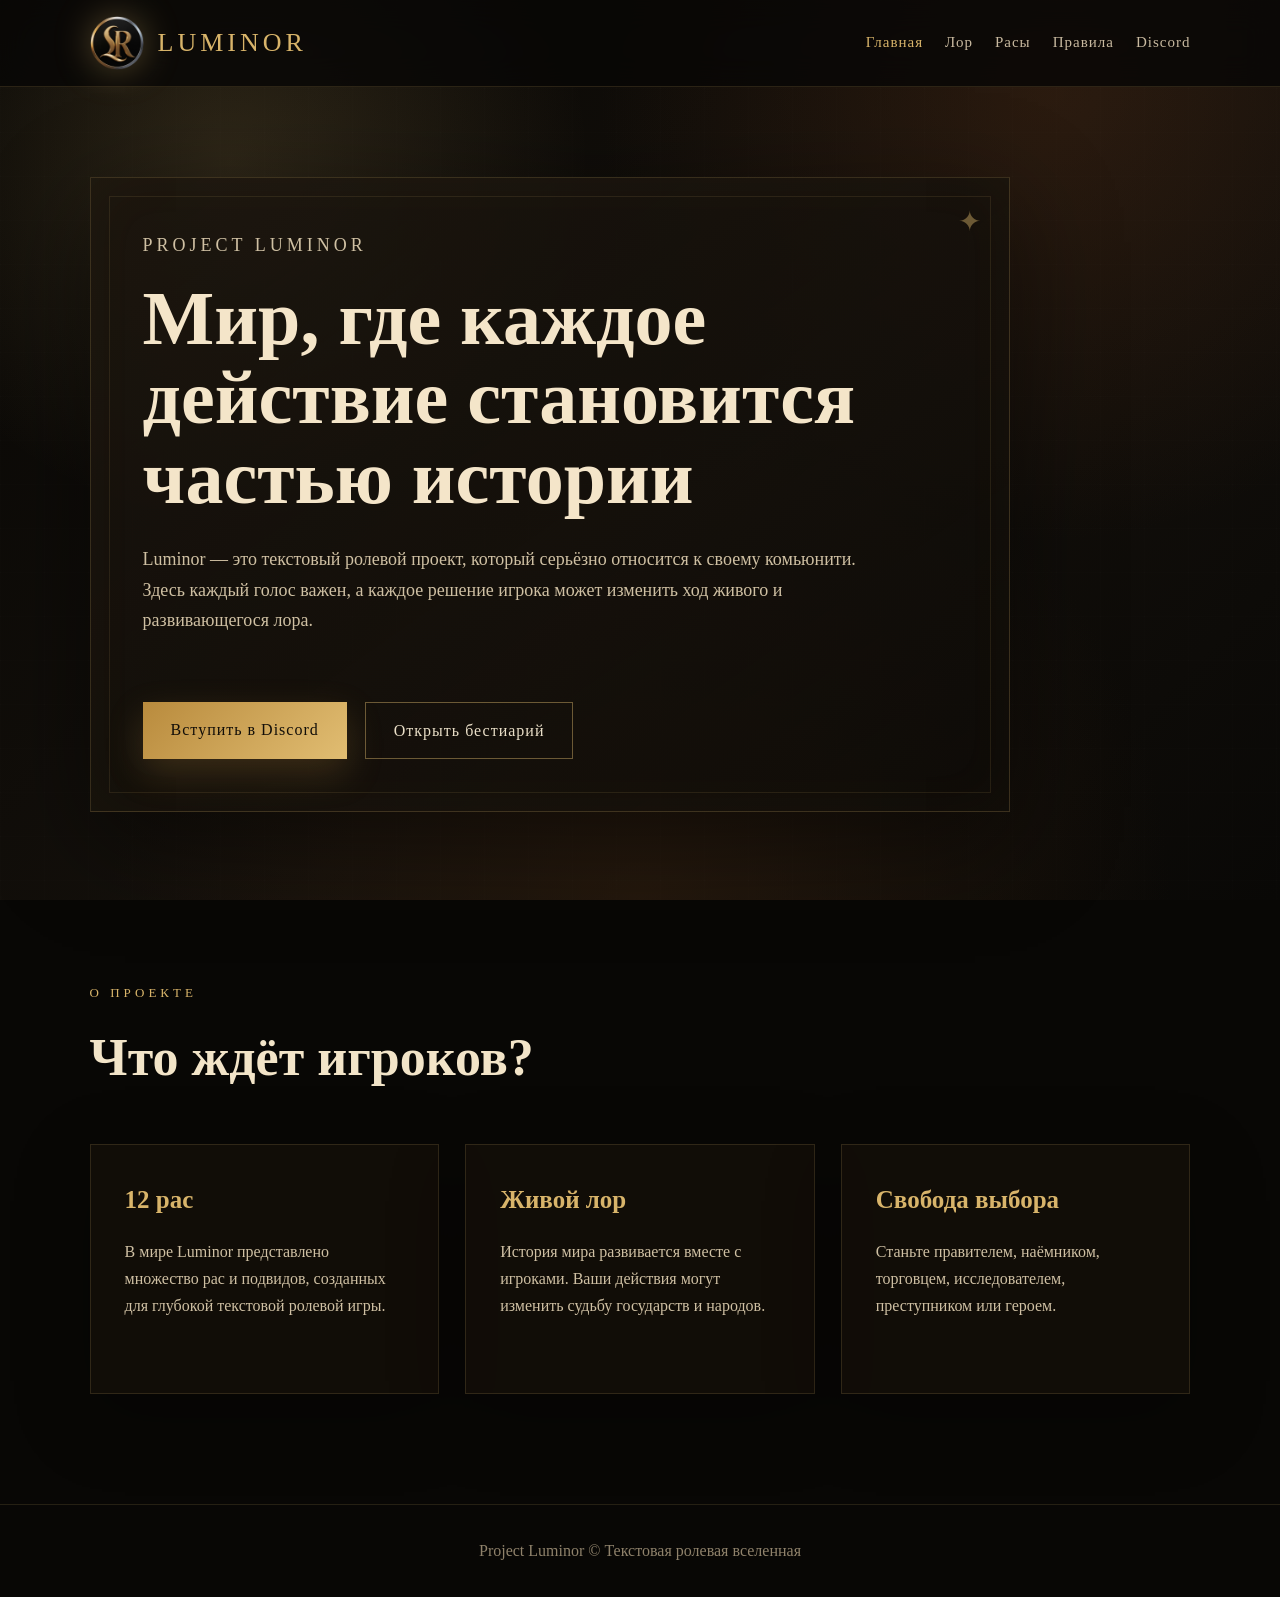
==== commit dc6d17bc: "Add files via upload" ====
--- a/index.html
+++ b/index.html
@@ -10,27 +10,32 @@
 
 <header class="site-header">
   <nav class="navbar">
+
     <a href="index.html" class="logo">
       <img src="images/logo-luminor.png" alt="Luminor">
       <span>Luminor</span>
     </a>
 
+    <!-- ВОТ ТУТ БЫЛА ПРОБЛЕМА -->
     <div class="nav-links">
       <a class="active-link" href="index.html">Главная</a>
+      <a href="lore.html">Лор</a>
       <a href="races.html">Расы</a>
-      <a href="lore.html">Лор</a>
       <a href="rules.html">Правила</a>
-      <a href="anketa.html">Анкета</a>
-      <a href="discord.html">Discord</a>
+      <a href="https://discord.com/invite/6WYuSZjRfk" target="_blank">Discord</a>
     </div>
+
   </nav>
 </header>
 
 <main>
+
   <section class="hero">
     <div class="hero-card reveal">
       <p class="eyebrow">Project Luminor</p>
+
       <h1>Мир, где каждое действие становится частью истории</h1>
+
       <p>
         Luminor — это текстовый ролевой проект, который серьёзно относится
         к своему комьюнити. Здесь каждый голос важен, а каждое решение игрока
@@ -38,8 +43,13 @@
       </p>
 
       <div class="hero-actions">
-        <a class="btn primary" href="https://discord.com/invite/6WYuSZjRfk" target="_blank">Вступить в Discord</a>
-        <a class="btn ghost" href="races.html">Открыть бестиарий</a>
+        <a class="btn primary" href="https://discord.com/invite/6WYuSZjRfk" target="_blank">
+          Вступить в Discord
+        </a>
+
+        <a class="btn ghost" href="races.html">
+          Открыть бестиарий
+        </a>
       </div>
     </div>
   </section>
@@ -51,22 +61,34 @@
     </div>
 
     <div class="tile-grid">
+
       <article class="info-tile">
         <h3>12 рас</h3>
-        <p>В мире Luminor представлено множество рас и подвидов, созданных для глубокой текстовой ролевой игры.</p>
+        <p>
+          В мире Luminor представлено множество рас и подвидов,
+          созданных для глубокой текстовой ролевой игры.
+        </p>
       </article>
 
       <article class="info-tile">
         <h3>Живой лор</h3>
-        <p>История мира развивается вместе с игроками. Ваши действия могут изменить судьбу государств и народов.</p>
+        <p>
+          История мира развивается вместе с игроками.
+          Ваши действия могут изменить судьбу государств и народов.
+        </p>
       </article>
 
       <article class="info-tile">
         <h3>Свобода выбора</h3>
-        <p>Станьте правителем, наёмником, торговцем, исследователем, преступником или героем.</p>
+        <p>
+          Станьте правителем, наёмником, торговцем, исследователем,
+          преступником или героем.
+        </p>
       </article>
+
     </div>
   </section>
+
 </main>
 
 <footer class="footer">
